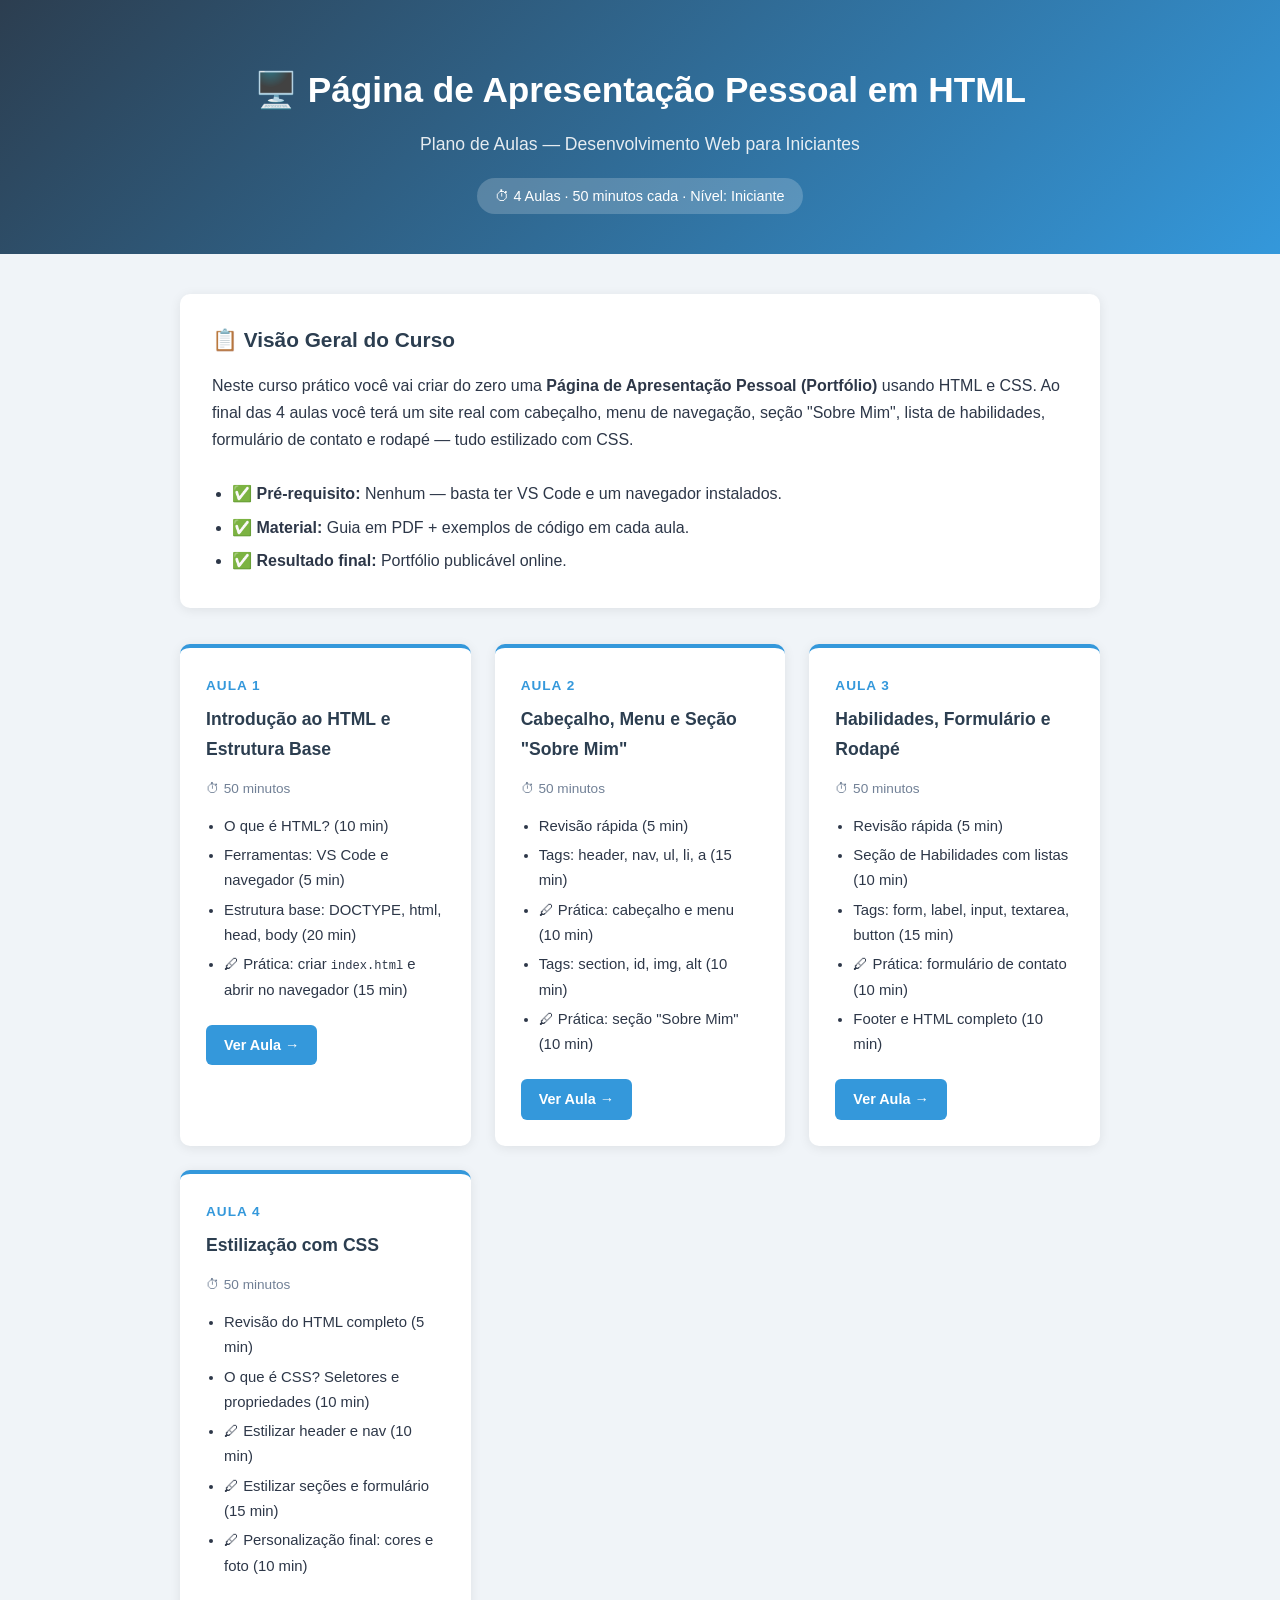
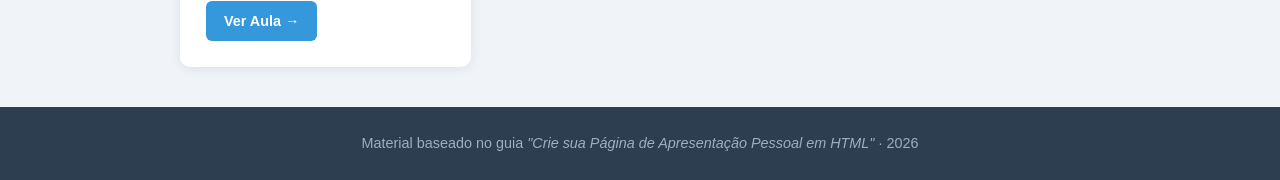
==== index.html @ 6d8fb110 "Plano de aulas: Pagina de Apresentacao Pessoal em HTML (4 aulas de 50 min)" ====
<!DOCTYPE html>
<html lang="pt-br">
<head>
  <meta charset="UTF-8" />
  <meta name="viewport" content="width=device-width, initial-scale=1.0" />
  <title>Plano de Aulas — Página de Apresentação Pessoal em HTML</title>
  <style>
    * { margin: 0; padding: 0; box-sizing: border-box; }
    body { font-family: 'Segoe UI', Arial, sans-serif; background: #f0f4f8; color: #2d3748; line-height: 1.7; }

    header {
      background: linear-gradient(135deg, #2c3e50, #3498db);
      color: white;
      text-align: center;
      padding: 60px 20px 40px;
    }
    header h1 { font-size: 2.2em; margin-bottom: 10px; }
    header p  { font-size: 1.1em; opacity: .88; }
    header .badge {
      display: inline-block;
      margin-top: 18px;
      background: rgba(255,255,255,.2);
      padding: 6px 18px;
      border-radius: 20px;
      font-size: .9em;
    }

    main { max-width: 960px; margin: 40px auto; padding: 0 20px; }

    .resumo {
      background: white;
      border-radius: 10px;
      padding: 28px 32px;
      margin-bottom: 36px;
      box-shadow: 0 2px 12px rgba(0,0,0,.08);
    }
    .resumo h2 { color: #2c3e50; margin-bottom: 14px; font-size: 1.3em; }
    .resumo ul { padding-left: 20px; }
    .resumo li { margin-bottom: 6px; }

    .grid { display: grid; grid-template-columns: repeat(auto-fit, minmax(220px, 1fr)); gap: 24px; margin-bottom: 40px; }

    .aula-card {
      background: white;
      border-radius: 10px;
      padding: 26px;
      box-shadow: 0 2px 12px rgba(0,0,0,.08);
      border-top: 4px solid #3498db;
      transition: transform .2s, box-shadow .2s;
    }
    .aula-card:hover { transform: translateY(-4px); box-shadow: 0 8px 24px rgba(0,0,0,.13); }
    .aula-card .numero { font-size: .85em; color: #3498db; font-weight: 700; text-transform: uppercase; letter-spacing: 1px; }
    .aula-card h3 { font-size: 1.1em; margin: 8px 0 12px; color: #2c3e50; }
    .aula-card .tempo { font-size: .85em; color: #718096; margin-bottom: 14px; }
    .aula-card ul { padding-left: 18px; font-size: .93em; }
    .aula-card li { margin-bottom: 4px; }
    .aula-card a.btn {
      display: inline-block;
      margin-top: 18px;
      background: #3498db;
      color: white;
      padding: 8px 18px;
      border-radius: 6px;
      text-decoration: none;
      font-size: .9em;
      font-weight: 600;
    }
    .aula-card a.btn:hover { background: #2980b9; }

    .cores { display: flex; gap: 8px; margin-top: 10px; }
    .cor { width: 14px; height: 14px; border-radius: 50%; }

    footer {
      background: #2c3e50;
      color: #a0aec0;
      text-align: center;
      padding: 24px;
      font-size: .9em;
      margin-top: 20px;
    }
  </style>
</head>
<body>

<header>
  <h1>🖥️ Página de Apresentação Pessoal em HTML</h1>
  <p>Plano de Aulas — Desenvolvimento Web para Iniciantes</p>
  <div class="badge">⏱ 4 Aulas · 50 minutos cada · Nível: Iniciante</div>
</header>

<main>

  <section class="resumo">
    <h2>📋 Visão Geral do Curso</h2>
    <p>Neste curso prático você vai criar do zero uma <strong>Página de Apresentação Pessoal (Portfólio)</strong> usando HTML e CSS. Ao final das 4 aulas você terá um site real com cabeçalho, menu de navegação, seção "Sobre Mim", lista de habilidades, formulário de contato e rodapé — tudo estilizado com CSS.</p>
    <br />
    <ul>
      <li>✅ <strong>Pré-requisito:</strong> Nenhum — basta ter VS Code e um navegador instalados.</li>
      <li>✅ <strong>Material:</strong> Guia em PDF + exemplos de código em cada aula.</li>
      <li>✅ <strong>Resultado final:</strong> Portfólio publicável online.</li>
    </ul>
  </section>

  <div class="grid">

    <div class="aula-card">
      <div class="numero">Aula 1</div>
      <h3>Introdução ao HTML e Estrutura Base</h3>
      <div class="tempo">⏱ 50 minutos</div>
      <ul>
        <li>O que é HTML? (10 min)</li>
        <li>Ferramentas: VS Code e navegador (5 min)</li>
        <li>Estrutura base: DOCTYPE, html, head, body (20 min)</li>
        <li>🖊 Prática: criar <code>index.html</code> e abrir no navegador (15 min)</li>
      </ul>
      <a class="btn" href="aula1.html">Ver Aula →</a>
    </div>

    <div class="aula-card">
      <div class="numero">Aula 2</div>
      <h3>Cabeçalho, Menu e Seção "Sobre Mim"</h3>
      <div class="tempo">⏱ 50 minutos</div>
      <ul>
        <li>Revisão rápida (5 min)</li>
        <li>Tags: header, nav, ul, li, a (15 min)</li>
        <li>🖊 Prática: cabeçalho e menu (10 min)</li>
        <li>Tags: section, id, img, alt (10 min)</li>
        <li>🖊 Prática: seção "Sobre Mim" (10 min)</li>
      </ul>
      <a class="btn" href="aula2.html">Ver Aula →</a>
    </div>

    <div class="aula-card">
      <div class="numero">Aula 3</div>
      <h3>Habilidades, Formulário e Rodapé</h3>
      <div class="tempo">⏱ 50 minutos</div>
      <ul>
        <li>Revisão rápida (5 min)</li>
        <li>Seção de Habilidades com listas (10 min)</li>
        <li>Tags: form, label, input, textarea, button (15 min)</li>
        <li>🖊 Prática: formulário de contato (10 min)</li>
        <li>Footer e HTML completo (10 min)</li>
      </ul>
      <a class="btn" href="aula3.html">Ver Aula →</a>
    </div>

    <div class="aula-card">
      <div class="numero">Aula 4</div>
      <h3>Estilização com CSS</h3>
      <div class="tempo">⏱ 50 minutos</div>
      <ul>
        <li>Revisão do HTML completo (5 min)</li>
        <li>O que é CSS? Seletores e propriedades (10 min)</li>
        <li>🖊 Estilizar header e nav (10 min)</li>
        <li>🖊 Estilizar seções e formulário (15 min)</li>
        <li>🖊 Personalização final: cores e foto (10 min)</li>
      </ul>
      <a class="btn" href="aula4.html">Ver Aula →</a>
    </div>

  </div>
</main>

<footer>
  <p>Material baseado no guia <em>"Crie sua Página de Apresentação Pessoal em HTML"</em> · 2026</p>
</footer>

</body>
</html>
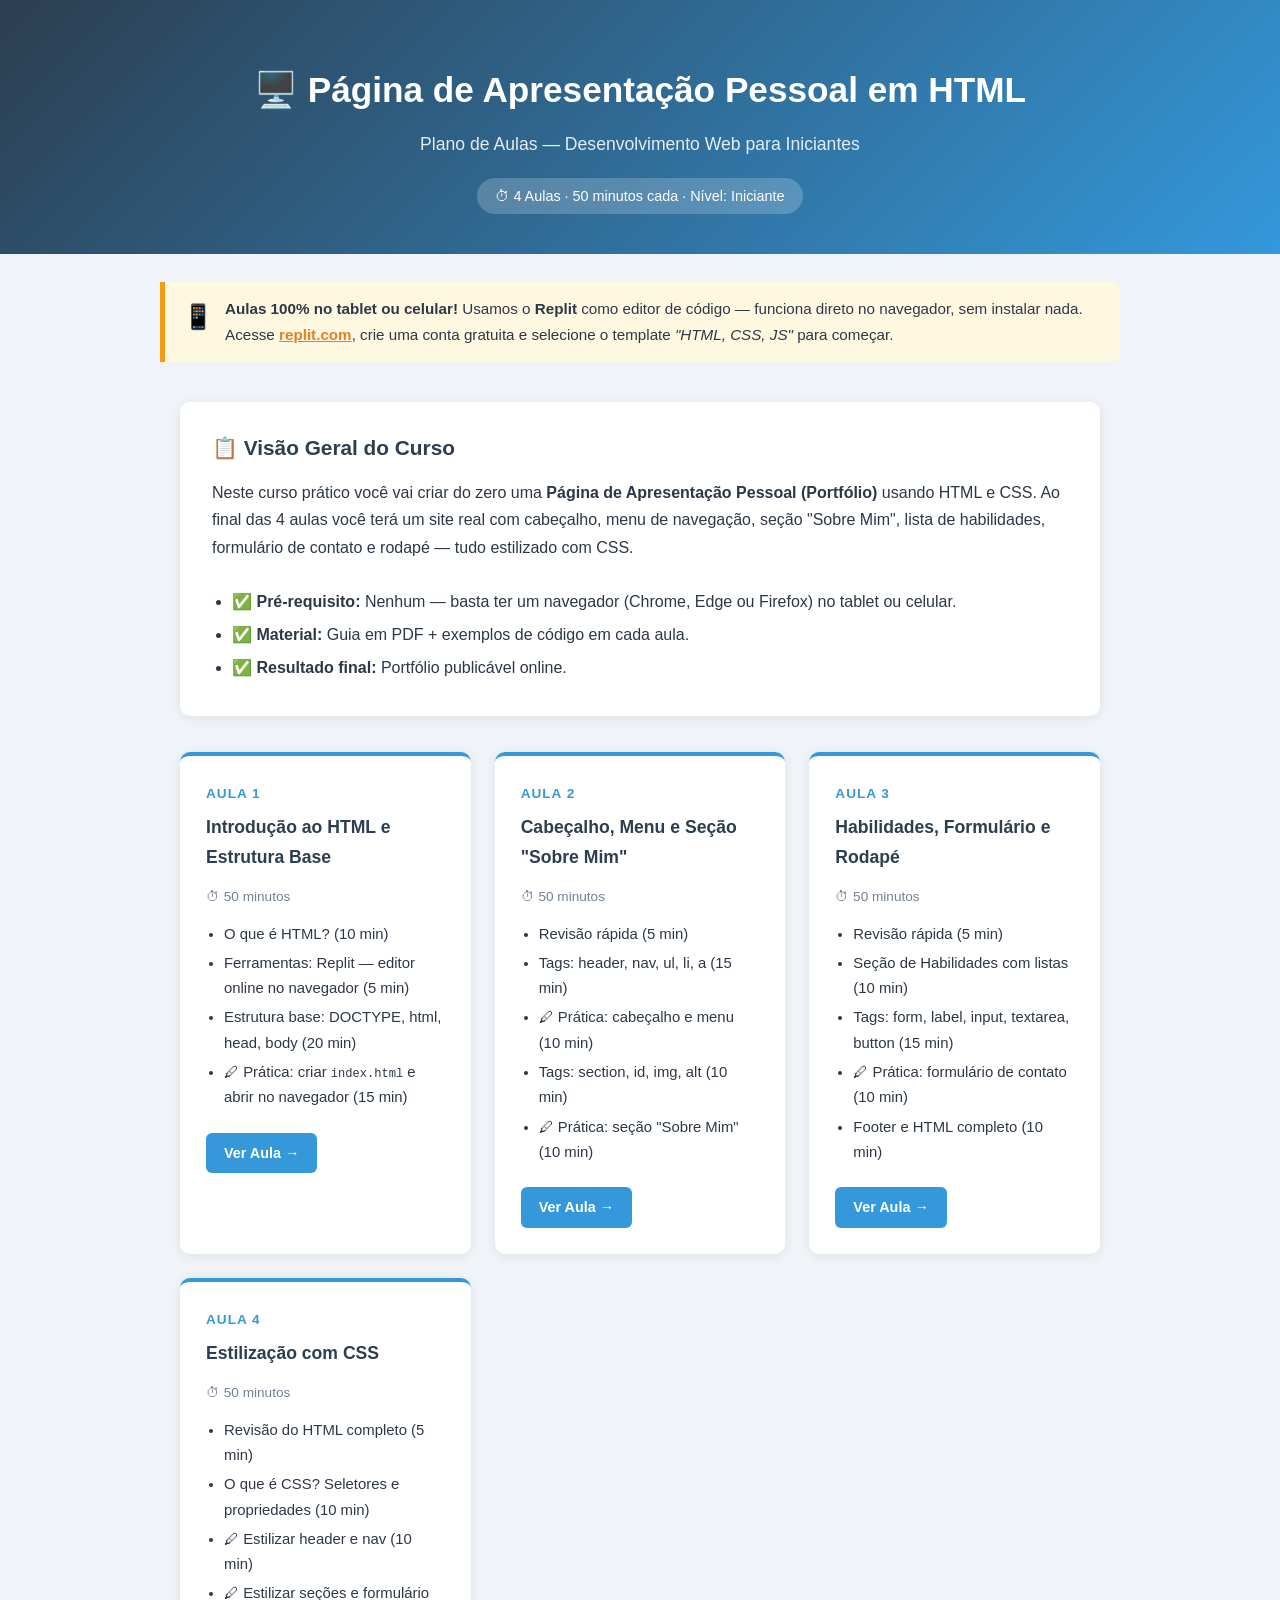
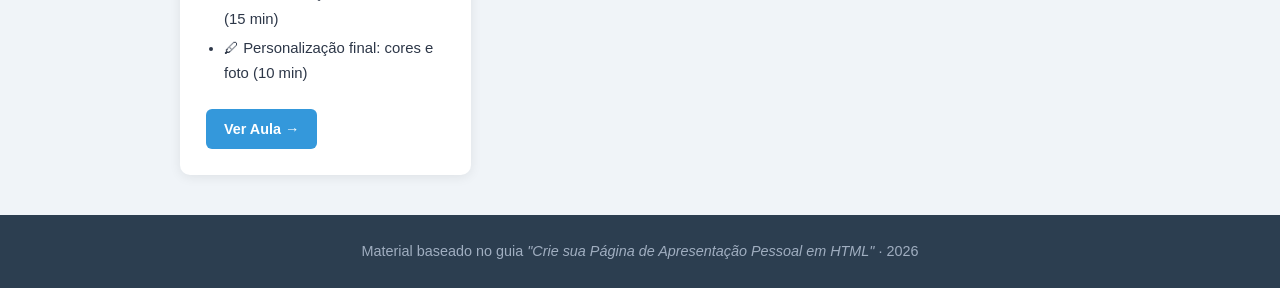
==== commit ce6b3c70: "Adaptar aulas para tablet/celular: substituir VS Code por Replit (editor online)" ====
--- a/index.html
+++ b/index.html
@@ -78,6 +78,46 @@
       font-size: .9em;
       margin-top: 20px;
     }
+
+    /* ===== RESPONSIVO: TABLET E CELULAR ===== */
+    @media (max-width: 768px) {
+      header { padding: 40px 16px 28px; }
+      header h1 { font-size: 1.5em; }
+      header p  { font-size: 1em; }
+
+      main { margin: 24px auto; padding: 0 14px; }
+
+      .resumo { padding: 20px 18px; }
+
+      .grid { grid-template-columns: 1fr; gap: 16px; }
+
+      .aula-card { padding: 20px 18px; }
+      .aula-card h3 { font-size: 1em; }
+
+      .aula-card a.btn { display: block; text-align: center; padding: 12px; font-size: 1em; }
+    }
+
+    @media (max-width: 480px) {
+      header h1 { font-size: 1.25em; }
+      .aula-card ul { font-size: .88em; }
+    }
+
+    .banner-replit {
+      background: #fff8e1;
+      border-left: 5px solid #f39c12;
+      border-radius: 0 8px 8px 0;
+      padding: 14px 18px;
+      margin: 28px 20px 0;
+      max-width: 960px;
+      margin-left: auto;
+      margin-right: auto;
+      font-size: .95em;
+      display: flex;
+      gap: 12px;
+      align-items: flex-start;
+    }
+    .banner-replit .icone { font-size: 1.6em; flex-shrink: 0; }
+    .banner-replit a { color: #e67e22; font-weight: 700; }
   </style>
 </head>
 <body>
@@ -88,6 +128,14 @@
   <div class="badge">⏱ 4 Aulas · 50 minutos cada · Nível: Iniciante</div>
 </header>
 
+<div class="banner-replit">
+  <span class="icone">📱</span>
+  <div>
+    <strong>Aulas 100% no tablet ou celular!</strong> Usamos o <strong>Replit</strong> como editor de código — funciona direto no navegador, sem instalar nada.
+    Acesse <a href="https://replit.com" target="_blank" rel="noopener">replit.com</a>, crie uma conta gratuita e selecione o template <em>"HTML, CSS, JS"</em> para começar.
+  </div>
+</div>
+
 <main>
 
   <section class="resumo">
@@ -95,7 +143,7 @@
     <p>Neste curso prático você vai criar do zero uma <strong>Página de Apresentação Pessoal (Portfólio)</strong> usando HTML e CSS. Ao final das 4 aulas você terá um site real com cabeçalho, menu de navegação, seção "Sobre Mim", lista de habilidades, formulário de contato e rodapé — tudo estilizado com CSS.</p>
     <br />
     <ul>
-      <li>✅ <strong>Pré-requisito:</strong> Nenhum — basta ter VS Code e um navegador instalados.</li>
+      <li>✅ <strong>Pré-requisito:</strong> Nenhum — basta ter um navegador (Chrome, Edge ou Firefox) no tablet ou celular.</li>
       <li>✅ <strong>Material:</strong> Guia em PDF + exemplos de código em cada aula.</li>
       <li>✅ <strong>Resultado final:</strong> Portfólio publicável online.</li>
     </ul>
@@ -109,7 +157,7 @@
       <div class="tempo">⏱ 50 minutos</div>
       <ul>
         <li>O que é HTML? (10 min)</li>
-        <li>Ferramentas: VS Code e navegador (5 min)</li>
+        <li>Ferramentas: Replit — editor online no navegador (5 min)</li>
         <li>Estrutura base: DOCTYPE, html, head, body (20 min)</li>
         <li>🖊 Prática: criar <code>index.html</code> e abrir no navegador (15 min)</li>
       </ul>
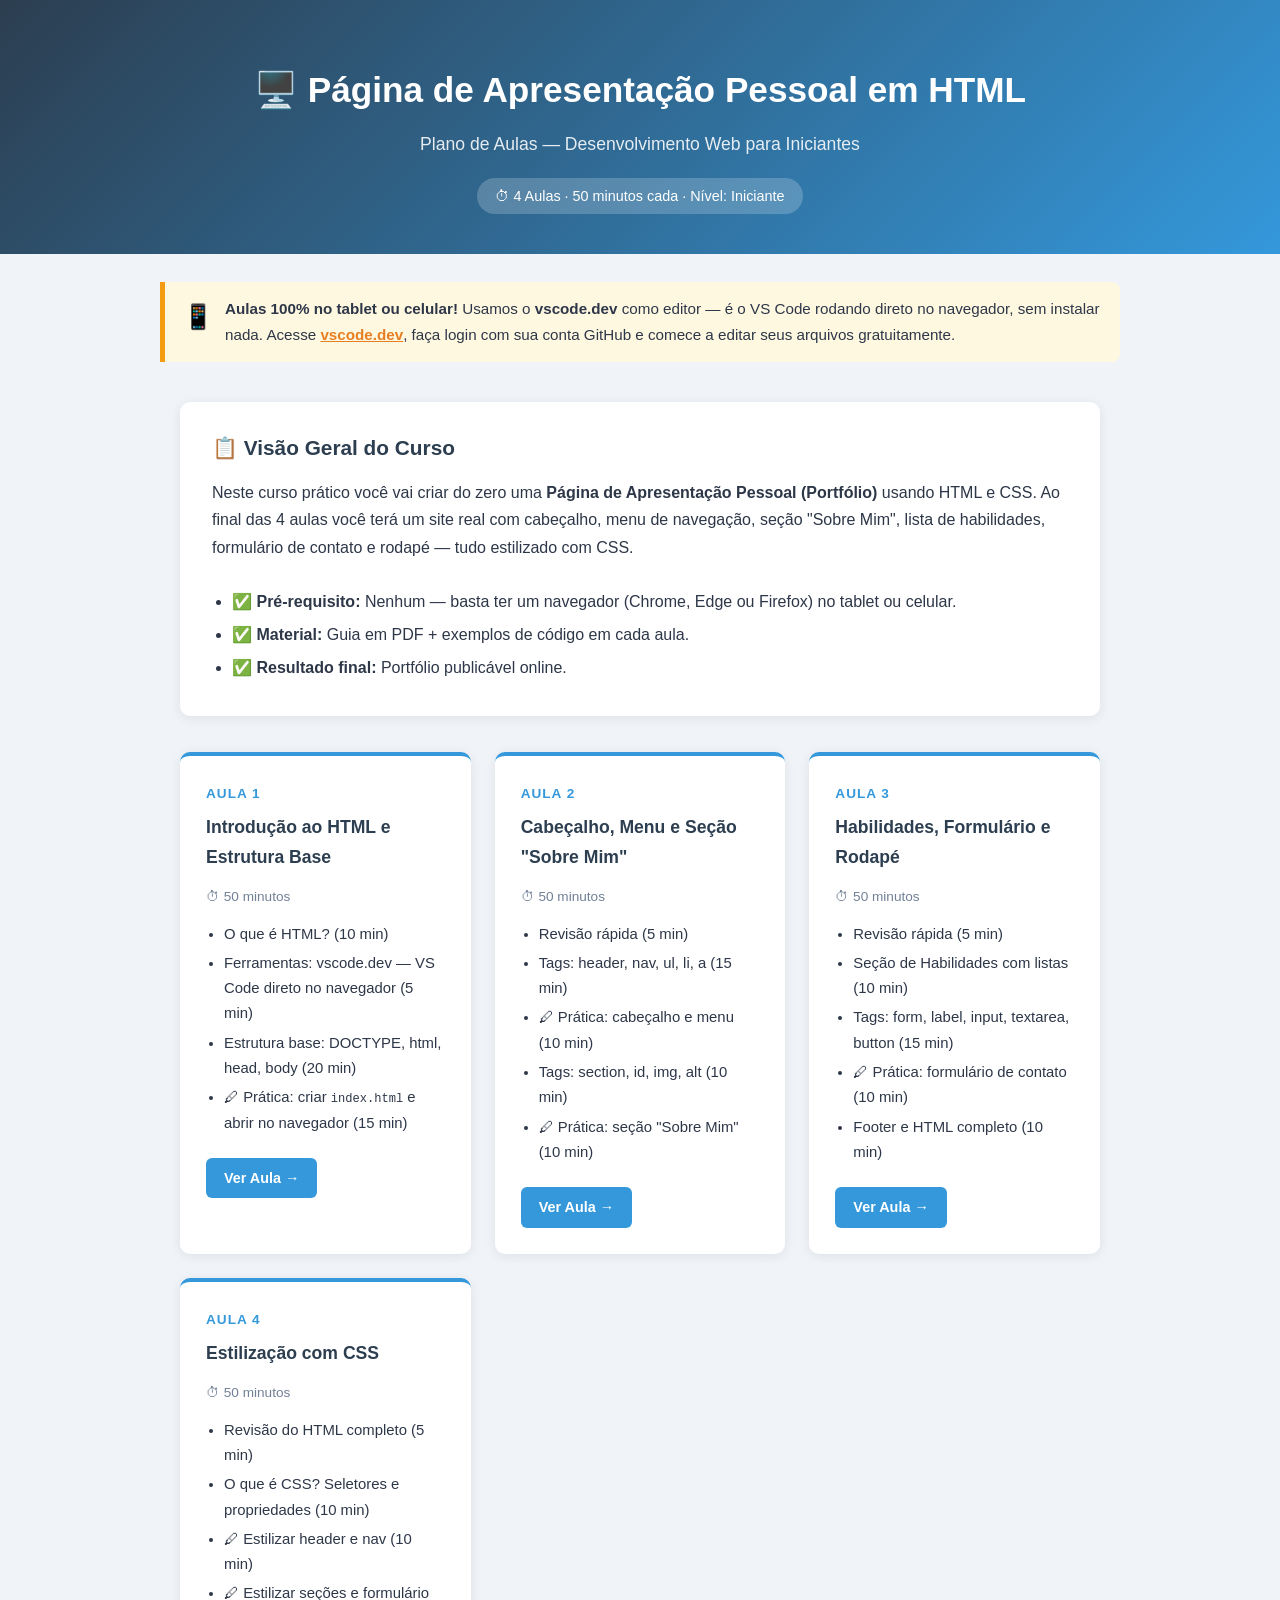
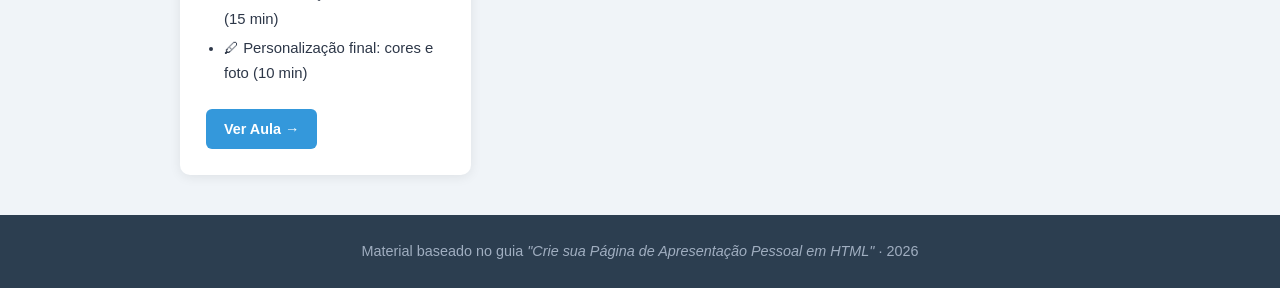
==== commit 96e5e119: "Substituir Replit por vscode.dev como editor de codigos nas aulas" ====
--- a/index.html
+++ b/index.html
@@ -102,7 +102,7 @@
       .aula-card ul { font-size: .88em; }
     }
 
-    .banner-replit {
+    .banner-editor {
       background: #fff8e1;
       border-left: 5px solid #f39c12;
       border-radius: 0 8px 8px 0;
@@ -116,8 +116,8 @@
       gap: 12px;
       align-items: flex-start;
     }
-    .banner-replit .icone { font-size: 1.6em; flex-shrink: 0; }
-    .banner-replit a { color: #e67e22; font-weight: 700; }
+    .banner-editor .icone { font-size: 1.6em; flex-shrink: 0; }
+    .banner-editor a { color: #e67e22; font-weight: 700; }
   </style>
 </head>
 <body>
@@ -128,11 +128,11 @@
   <div class="badge">⏱ 4 Aulas · 50 minutos cada · Nível: Iniciante</div>
 </header>
 
-<div class="banner-replit">
+<div class="banner-editor">
   <span class="icone">📱</span>
   <div>
-    <strong>Aulas 100% no tablet ou celular!</strong> Usamos o <strong>Replit</strong> como editor de código — funciona direto no navegador, sem instalar nada.
-    Acesse <a href="https://replit.com" target="_blank" rel="noopener">replit.com</a>, crie uma conta gratuita e selecione o template <em>"HTML, CSS, JS"</em> para começar.
+    <strong>Aulas 100% no tablet ou celular!</strong> Usamos o <strong>vscode.dev</strong> como editor — é o VS Code rodando direto no navegador, sem instalar nada.
+    Acesse <a href="https://vscode.dev" target="_blank" rel="noopener">vscode.dev</a>, faça login com sua conta GitHub e comece a editar seus arquivos gratuitamente.
   </div>
 </div>
 
@@ -157,7 +157,7 @@
       <div class="tempo">⏱ 50 minutos</div>
       <ul>
         <li>O que é HTML? (10 min)</li>
-        <li>Ferramentas: Replit — editor online no navegador (5 min)</li>
+        <li>Ferramentas: vscode.dev — VS Code direto no navegador (5 min)</li>
         <li>Estrutura base: DOCTYPE, html, head, body (20 min)</li>
         <li>🖊 Prática: criar <code>index.html</code> e abrir no navegador (15 min)</li>
       </ul>
